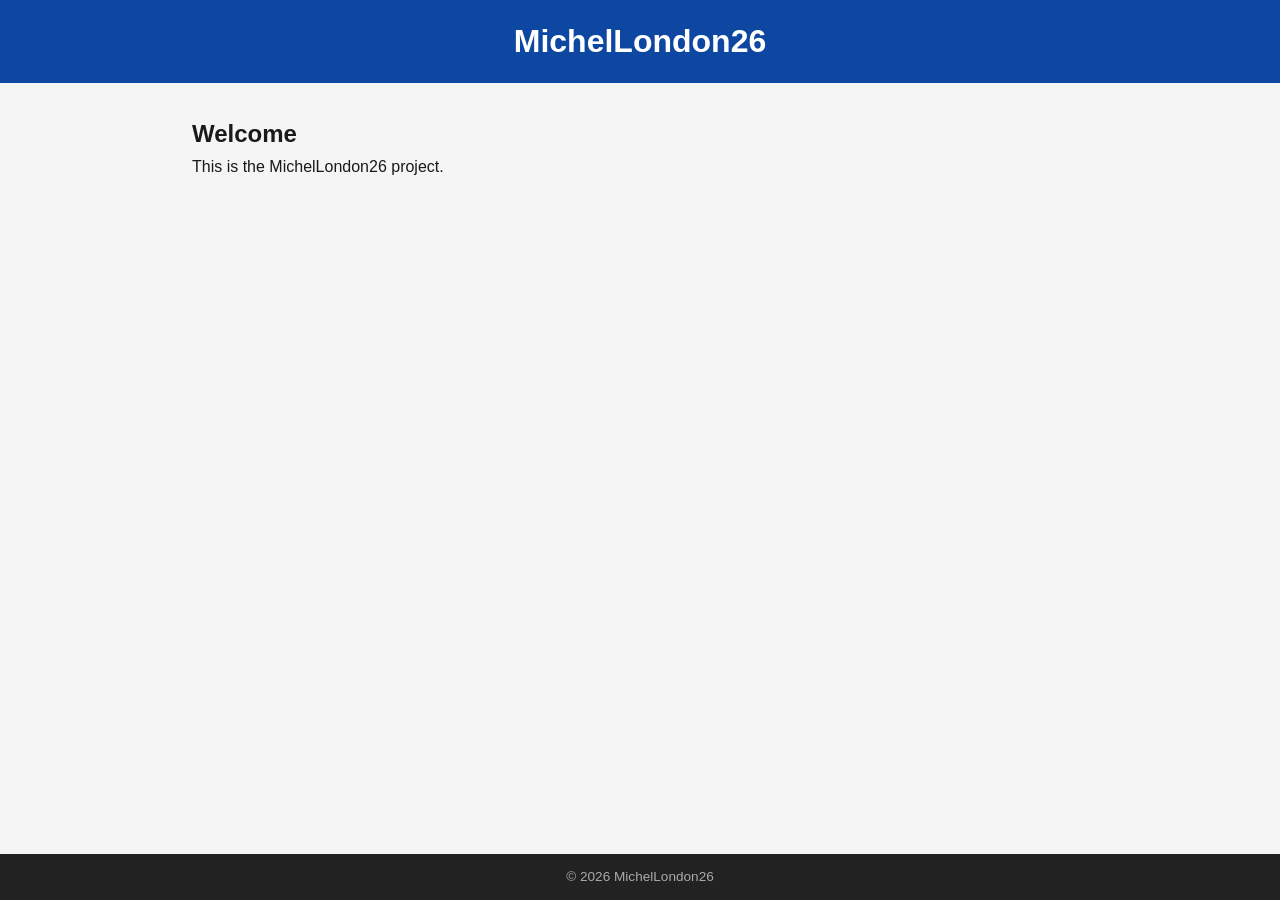
==== index.html @ a9e0bc9e "Initial commit: mobile-first website with JSON data Co-Authored-By: Claude Opus 4.6 <noreply@anthrop" ====
<!DOCTYPE html>
<html lang="en">
<head>
  <meta charset="UTF-8">
  <meta name="viewport" content="width=device-width, initial-scale=1.0">
  <title>MichelLondon26</title>
  <link rel="stylesheet" href="styles.css">
</head>
<body>
  <header>
    <h1>MichelLondon26</h1>
  </header>
  <main id="content">
    <p>Loading...</p>
  </main>
  <footer>
    <p>&copy; 2026 MichelLondon26</p>
  </footer>
  <script src="app.js"></script>
</body>
</html>
---- styles.css ----
*, *::before, *::after {
  box-sizing: border-box;
  margin: 0;
  padding: 0;
}

body {
  font-family: -apple-system, BlinkMacSystemFont, "Segoe UI", Roboto, sans-serif;
  line-height: 1.6;
  color: #1a1a1a;
  background: #f5f5f5;
  min-height: 100vh;
  display: flex;
  flex-direction: column;
}

header {
  background: #0d47a1;
  color: white;
  padding: 1rem;
  text-align: center;
}

header h1 {
  font-size: 1.5rem;
}

main {
  flex: 1;
  padding: 1rem;
  max-width: 600px;
  width: 100%;
  margin: 0 auto;
}

footer {
  background: #222;
  color: #aaa;
  text-align: center;
  padding: 0.75rem;
  font-size: 0.85rem;
}

@media (min-width: 768px) {
  header h1 {
    font-size: 2rem;
  }

  main {
    max-width: 960px;
    padding: 2rem;
  }
}
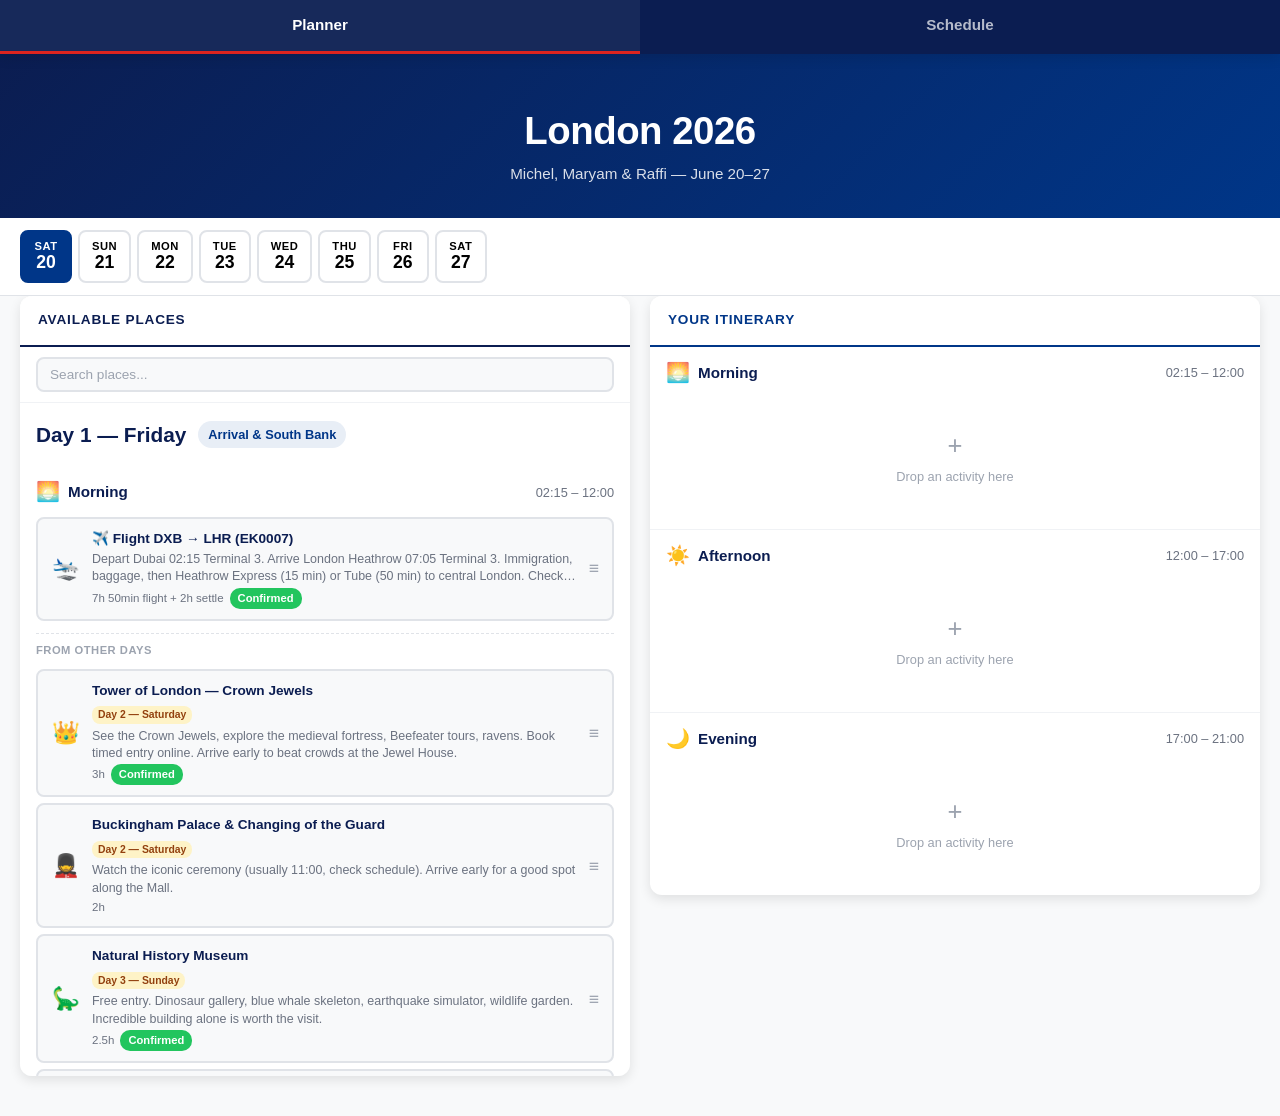
==== commit 4d448b9c: "feat: two-panel drag-and-drop planner with search and schedule view Redesign planner as a desktop-on" ====
--- a/index.html
+++ b/index.html
@@ -3,19 +3,36 @@
 <head>
   <meta charset="UTF-8">
   <meta name="viewport" content="width=device-width, initial-scale=1.0">
-  <title>MichelLondon26</title>
+  <title>London Trip Planner</title>
   <link rel="stylesheet" href="styles.css">
+  <script>if (window.innerWidth < 768) window.location.replace('schedule.html');</script>
 </head>
-<body>
-  <header>
-    <h1>MichelLondon26</h1>
+<body class="planner-page">
+  <nav class="navbar">
+    <a href="index.html" class="nav-link active">Planner</a>
+    <a href="schedule.html" class="nav-link">Schedule</a>
+  </nav>
+
+  <header class="hero">
+    <div class="hero-content">
+      <h1>London 2026</h1>
+      <p class="hero-sub">Michel, Maryam & Raffi &mdash; June 20–27</p>
+    </div>
   </header>
-  <main id="content">
-    <p>Loading...</p>
+
+  <div class="day-tabs" id="dayTabs"></div>
+
+  <main class="planner-layout">
+    <div class="panel panel-available" id="availablePanel">
+      <div class="panel-header">Available Places</div>
+      <div id="availableList"></div>
+    </div>
+    <div class="panel panel-itinerary" id="itineraryPanel">
+      <div class="panel-header">Your Itinerary</div>
+      <div id="itineraryList"></div>
+    </div>
   </main>
-  <footer>
-    <p>&copy; 2026 MichelLondon26</p>
-  </footer>
-  <script src="app.js"></script>
+
+  <script src="planner.js"></script>
 </body>
 </html>
--- a/styles.css
+++ b/styles.css
@@ -4,50 +4,798 @@
   padding: 0;
 }
 
+:root {
+  --navy: #0B1D51;
+  --red: #DC241F;
+  --blue: #003688;
+  --light-blue: #E8EEF6;
+  --white: #FFFFFF;
+  --gray-50: #F8F9FA;
+  --gray-100: #F0F2F5;
+  --gray-200: #E0E3E8;
+  --gray-400: #9CA3AF;
+  --gray-600: #6B7280;
+  --gray-800: #1F2937;
+  --green: #22C55E;
+  --shadow-sm: 0 1px 3px rgba(0,0,0,0.08);
+  --shadow-md: 0 4px 12px rgba(0,0,0,0.1);
+  --shadow-lg: 0 8px 24px rgba(0,0,0,0.12);
+  --radius: 12px;
+  --radius-sm: 8px;
+}
+
 body {
   font-family: -apple-system, BlinkMacSystemFont, "Segoe UI", Roboto, sans-serif;
-  line-height: 1.6;
-  color: #1a1a1a;
-  background: #f5f5f5;
+  line-height: 1.5;
+  color: var(--gray-800);
+  background: var(--gray-50);
   min-height: 100vh;
+}
+
+body:not(.planner-page) {
+  padding-bottom: 80px;
+}
+
+/* === Navbar === */
+.navbar {
+  position: sticky;
+  top: 0;
+  z-index: 100;
+  display: flex;
+  background: var(--navy);
+  padding: 0;
+  box-shadow: var(--shadow-md);
+}
+
+.nav-link {
+  flex: 1;
+  text-align: center;
+  padding: 14px 16px;
+  color: rgba(255,255,255,0.7);
+  text-decoration: none;
+  font-weight: 600;
+  font-size: 0.95rem;
+  transition: all 0.2s;
+  border-bottom: 3px solid transparent;
+}
+
+.nav-link.active {
+  color: var(--white);
+  border-bottom-color: var(--red);
+  background: rgba(255,255,255,0.05);
+}
+
+/* === Hero === */
+.hero {
+  background: linear-gradient(135deg, var(--navy) 0%, var(--blue) 100%);
+  color: var(--white);
+  padding: 2rem 1rem 1.5rem;
+  text-align: center;
+}
+
+.hero h1 {
+  font-size: 1.8rem;
+  font-weight: 800;
+  letter-spacing: -0.5px;
+}
+
+.hero-sub {
+  font-size: 0.95rem;
+  opacity: 0.85;
+  margin-top: 0.25rem;
+}
+
+.hero-schedule {
+  background: linear-gradient(135deg, #1a1a2e 0%, var(--navy) 100%);
+}
+
+/* === Day Tabs === */
+.day-tabs {
+  display: flex;
+  gap: 6px;
+  padding: 12px;
+  overflow-x: auto;
+  -webkit-overflow-scrolling: touch;
+  scrollbar-width: none;
+  background: var(--white);
+  border-bottom: 1px solid var(--gray-200);
+  position: sticky;
+  top: 47px;
+  z-index: 50;
+}
+
+.day-tabs::-webkit-scrollbar {
+  display: none;
+}
+
+.day-tab {
   display: flex;
   flex-direction: column;
-}
-
-header {
-  background: #0d47a1;
+  align-items: center;
+  min-width: 52px;
+  padding: 8px 12px;
+  border: 2px solid var(--gray-200);
+  border-radius: var(--radius-sm);
+  background: var(--white);
+  cursor: pointer;
+  transition: all 0.2s;
+  font-family: inherit;
+}
+
+.day-tab:hover {
+  border-color: var(--blue);
+}
+
+.day-tab.active {
+  background: var(--blue);
+  border-color: var(--blue);
+  color: var(--white);
+}
+
+.day-tab.has-selections {
+  border-color: var(--green);
+}
+
+.day-tab.active.has-selections {
+  background: var(--blue);
+  border-color: var(--blue);
+}
+
+.day-tab-weekday {
+  font-size: 0.7rem;
+  text-transform: uppercase;
+  font-weight: 600;
+  letter-spacing: 0.5px;
+}
+
+.day-tab-date {
+  font-size: 1.1rem;
+  font-weight: 700;
+}
+
+/* === Main === */
+main {
+  max-width: 700px;
+  margin: 0 auto;
+  width: 100%;
+}
+
+/* === Planner Two-Panel Layout === */
+.planner-page .day-tabs {
+  max-width: 1300px;
+  margin: 0 auto;
+  padding: 12px 20px;
+}
+
+.planner-page main.planner-layout {
+  max-width: 1300px;
+  display: flex;
+  gap: 20px;
+  padding: 0 20px 40px;
+  align-items: flex-start;
+}
+
+.panel {
+  flex: 1;
+  min-width: 0;
+  background: var(--white);
+  border-radius: var(--radius);
+  box-shadow: var(--shadow-md);
+  position: sticky;
+  top: 110px;
+  max-height: calc(100vh - 120px);
+  overflow-y: auto;
+  scrollbar-width: thin;
+}
+
+.panel-header {
+  position: sticky;
+  top: 0;
+  z-index: 10;
+  padding: 14px 18px;
+  font-size: 0.85rem;
+  font-weight: 800;
+  text-transform: uppercase;
+  letter-spacing: 0.8px;
+  border-bottom: 2px solid var(--gray-200);
+  background: var(--white);
+}
+
+.panel-available .panel-header {
+  color: var(--navy);
+  border-bottom-color: var(--navy);
+}
+
+.panel-itinerary .panel-header {
+  color: var(--blue);
+  border-bottom-color: var(--blue);
+}
+
+/* --- Search --- */
+.avail-search {
+  position: sticky;
+  top: 44px;
+  z-index: 9;
+  padding: 10px 16px;
+  background: var(--white);
+  border-bottom: 1px solid var(--gray-100);
+  display: flex;
+  align-items: center;
+  gap: 6px;
+}
+
+.avail-search-input {
+  flex: 1;
+  padding: 8px 12px;
+  border: 2px solid var(--gray-200);
+  border-radius: var(--radius-sm);
+  font-size: 0.85rem;
+  font-family: inherit;
+  outline: none;
+  transition: border-color 0.15s;
+  background: var(--gray-50);
+}
+
+.avail-search-input:focus {
+  border-color: var(--blue);
+  background: var(--white);
+}
+
+.avail-search-input::placeholder {
+  color: var(--gray-400);
+}
+
+.avail-search-clear {
+  width: 28px;
+  height: 28px;
+  border: none;
+  background: var(--gray-200);
+  color: var(--gray-600);
+  font-size: 1.1rem;
+  cursor: pointer;
+  border-radius: 50%;
+  display: flex;
+  align-items: center;
+  justify-content: center;
+  flex-shrink: 0;
+  font-family: inherit;
+  transition: all 0.15s;
+}
+
+.avail-search-clear:hover {
+  background: var(--gray-400);
+  color: var(--white);
+}
+
+/* --- Available panel cards --- */
+.avail-slot {
+  padding: 12px 16px;
+  border-bottom: 1px solid var(--gray-100);
+}
+
+.avail-slot:last-child {
+  border-bottom: none;
+}
+
+.avail-slot-header {
+  display: flex;
+  align-items: center;
+  gap: 8px;
+  margin-bottom: 10px;
+}
+
+.avail-cards {
+  display: flex;
+  flex-direction: column;
+  gap: 6px;
+}
+
+.avail-card {
+  display: flex;
+  align-items: center;
+  gap: 10px;
+  padding: 10px 12px;
+  background: var(--gray-50);
+  border: 2px solid var(--gray-200);
+  border-radius: var(--radius-sm);
+  cursor: grab;
+  transition: all 0.15s;
+  user-select: none;
+}
+
+.avail-card:hover {
+  border-color: var(--blue);
+  box-shadow: var(--shadow-sm);
+  background: var(--white);
+}
+
+.avail-card.dragging {
+  opacity: 0.4;
+  border-style: dashed;
+}
+
+.avail-card-icon {
+  font-size: 1.4rem;
+  flex-shrink: 0;
+  width: 32px;
+  text-align: center;
+}
+
+.avail-card-body {
+  flex: 1;
+  min-width: 0;
+}
+
+.avail-card-name {
+  font-size: 0.85rem;
+  font-weight: 700;
+  color: var(--navy);
+  white-space: nowrap;
+  overflow: hidden;
+  text-overflow: ellipsis;
+}
+
+.avail-card-desc {
+  font-size: 0.78rem;
+  color: var(--gray-600);
+  line-height: 1.4;
+  margin-top: 2px;
+  display: -webkit-box;
+  -webkit-line-clamp: 2;
+  -webkit-box-orient: vertical;
+  overflow: hidden;
+}
+
+.avail-card-meta {
+  display: flex;
+  align-items: center;
+  gap: 6px;
+  margin-top: 2px;
+}
+
+.avail-card-duration {
+  font-size: 0.72rem;
+  color: var(--gray-600);
+}
+
+.avail-card-grip {
+  font-size: 1.1rem;
+  color: var(--gray-400);
+  flex-shrink: 0;
+  cursor: grab;
+  letter-spacing: 1px;
+}
+
+.floating-divider {
+  font-size: 0.7rem;
+  font-weight: 600;
+  text-transform: uppercase;
+  letter-spacing: 0.5px;
+  color: var(--gray-400);
+  padding: 8px 0 4px;
+  border-top: 1px dashed var(--gray-200);
+  margin-top: 6px;
+}
+
+.avail-empty {
+  padding: 40px 20px;
+  text-align: center;
+  color: var(--gray-400);
+  font-size: 0.9rem;
+  font-weight: 500;
+}
+
+/* --- Itinerary panel --- */
+.itin-slot-section {
+  padding: 12px 16px;
+  border-bottom: 1px solid var(--gray-100);
+}
+
+.itin-slot-section:last-child {
+  border-bottom: none;
+}
+
+.itin-slot-header {
+  display: flex;
+  align-items: center;
+  gap: 8px;
+  margin-bottom: 10px;
+}
+
+.itin-drop-zone {
+  min-height: 60px;
+  border: 2px dashed transparent;
+  border-radius: var(--radius-sm);
+  padding: 4px;
+  transition: all 0.2s;
+}
+
+.itin-drop-zone.drag-over {
+  border-color: var(--blue);
+  background: rgba(0, 54, 136, 0.04);
+}
+
+.itin-empty-slot {
+  display: flex;
+  flex-direction: column;
+  align-items: center;
+  justify-content: center;
+  padding: 24px;
+  color: var(--gray-400);
+  gap: 4px;
+}
+
+.itin-empty-icon {
+  font-size: 1.6rem;
+  font-weight: 300;
+  width: 36px;
+  height: 36px;
+  border: 2px dashed var(--gray-300);
+  border-radius: 50%;
+  display: flex;
+  align-items: center;
+  justify-content: center;
+}
+
+.itin-empty-text {
+  font-size: 0.8rem;
+  font-weight: 500;
+}
+
+.itin-card {
+  display: flex;
+  align-items: center;
+  gap: 10px;
+  padding: 10px 12px;
+  background: var(--light-blue);
+  border: 2px solid var(--blue);
+  border-radius: var(--radius-sm);
+  cursor: grab;
+  transition: all 0.15s;
+  user-select: none;
+  margin-bottom: 0;
+}
+
+.itin-card:hover {
+  box-shadow: var(--shadow-md);
+}
+
+.itin-card.dragging {
+  opacity: 0.4;
+  border-style: dashed;
+}
+
+.itin-card-time {
+  display: flex;
+  flex-direction: column;
+  align-items: center;
+  flex-shrink: 0;
+  min-width: 46px;
+}
+
+.itin-time-start {
+  font-size: 0.82rem;
+  font-weight: 800;
+  color: var(--blue);
+}
+
+.itin-time-end {
+  font-size: 0.65rem;
+  color: var(--gray-400);
+}
+
+.itin-card-icon {
+  font-size: 1.4rem;
+  flex-shrink: 0;
+}
+
+.itin-card-body {
+  flex: 1;
+  min-width: 0;
+}
+
+.itin-card-name {
+  font-size: 0.85rem;
+  font-weight: 700;
+  color: var(--navy);
+  white-space: nowrap;
+  overflow: hidden;
+  text-overflow: ellipsis;
+}
+
+.itin-card-duration {
+  font-size: 0.72rem;
+  color: var(--gray-600);
+  margin-top: 1px;
+}
+
+.itin-card-remove {
+  flex-shrink: 0;
+  width: 26px;
+  height: 26px;
+  border: none;
+  background: transparent;
+  color: var(--gray-400);
+  font-size: 1.2rem;
+  cursor: pointer;
+  border-radius: 50%;
+  display: flex;
+  align-items: center;
+  justify-content: center;
+  transition: all 0.15s;
+  font-family: inherit;
+}
+
+.itin-card-remove:hover {
+  background: var(--red);
+  color: var(--white);
+}
+
+.itin-transport {
+  display: flex;
+  align-items: center;
+  gap: 8px;
+  padding: 6px 0 6px 20px;
+}
+
+.itin-transport-line {
+  width: 2px;
+  height: 16px;
+  background: var(--gray-300);
+  flex-shrink: 0;
+  margin-left: 22px;
+}
+
+.itin-transport-info {
+  font-size: 0.72rem;
+  color: var(--gray-600);
+  font-weight: 500;
+}
+
+/* Hide planner on mobile */
+@media (max-width: 767px) {
+  .planner-page .planner-layout {
+    display: none;
+  }
+}
+
+/* === Day Header === */
+.day-header {
+  padding: 1rem;
+  display: flex;
+  align-items: center;
+  gap: 12px;
+  flex-wrap: wrap;
+}
+
+.day-header h2 {
+  font-size: 1.3rem;
+  font-weight: 700;
+  color: var(--navy);
+}
+
+.day-theme {
+  font-size: 0.8rem;
+  background: var(--light-blue);
+  color: var(--blue);
+  padding: 4px 10px;
+  border-radius: 20px;
+  font-weight: 600;
+}
+
+/* === Shared UI elements === */
+.slot-icon {
+  font-size: 1.2rem;
+}
+
+.slot-label {
+  font-weight: 700;
+  font-size: 0.95rem;
+  color: var(--navy);
+}
+
+.slot-time {
+  font-size: 0.8rem;
+  color: var(--gray-600);
+  margin-left: auto;
+}
+
+.badge-confirmed {
+  font-size: 0.7rem;
+  background: var(--green);
   color: white;
-  padding: 1rem;
-  text-align: center;
-}
-
-header h1 {
-  font-size: 1.5rem;
-}
-
-main {
-  flex: 1;
-  padding: 1rem;
-  max-width: 600px;
-  width: 100%;
-  margin: 0 auto;
-}
-
-footer {
-  background: #222;
-  color: #aaa;
-  text-align: center;
-  padding: 0.75rem;
+  padding: 2px 8px;
+  border-radius: 10px;
+  font-weight: 600;
+}
+
+.from-day-badge {
+  display: inline-block;
+  font-size: 0.65rem;
+  background: #FEF3C7;
+  color: #92400E;
+  padding: 1px 6px;
+  border-radius: 8px;
+  font-weight: 600;
+  margin-bottom: 2px;
+}
+
+/* === Timeline (Schedule Page) === */
+.timeline-line {
+  position: relative;
+  padding: 0 1rem 2rem 2.5rem;
+}
+
+.timeline-line::before {
+  content: '';
+  position: absolute;
+  left: 2rem;
+  top: 0;
+  bottom: 0;
+  width: 3px;
+  background: var(--gray-200);
+  border-radius: 2px;
+}
+
+.timeline-item {
+  position: relative;
+  margin-bottom: 0;
+}
+
+.timeline-marker {
+  position: absolute;
+  left: -1.5rem;
+  top: 20px;
+  width: 14px;
+  height: 14px;
+  background: var(--blue);
+  border: 3px solid var(--white);
+  border-radius: 50%;
+  box-shadow: var(--shadow-sm);
+  z-index: 2;
+  transform: translateX(-50%);
+}
+
+.empty-marker {
+  background: var(--gray-400);
+}
+
+.timeline-card {
+  background: var(--white);
+  border-radius: var(--radius);
+  padding: 16px;
+  margin-bottom: 8px;
+  box-shadow: var(--shadow-sm);
+  border-left: 4px solid var(--blue);
+}
+
+.empty-card {
+  border-left-color: var(--gray-400);
+  background: var(--gray-100);
+}
+
+.timeline-time {
+  font-size: 0.75rem;
+  font-weight: 600;
+  color: var(--blue);
+  text-transform: uppercase;
+  letter-spacing: 0.5px;
+}
+
+.timeline-slot-label {
+  font-size: 0.8rem;
+  color: var(--gray-600);
+  margin-bottom: 6px;
+}
+
+.timeline-card h3 {
+  font-size: 1.05rem;
+  font-weight: 700;
+  color: var(--navy);
+  margin-bottom: 4px;
+}
+
+.timeline-card p {
   font-size: 0.85rem;
-}
-
+  color: var(--gray-600);
+  line-height: 1.4;
+}
+
+.timeline-details {
+  display: flex;
+  flex-wrap: wrap;
+  gap: 6px;
+  margin-top: 10px;
+}
+
+.detail-chip {
+  font-size: 0.75rem;
+  background: var(--light-blue);
+  color: var(--blue);
+  padding: 4px 10px;
+  border-radius: 20px;
+  font-weight: 500;
+}
+
+.empty-message {
+  color: var(--gray-400);
+  font-style: italic;
+}
+
+.empty-message a {
+  color: var(--blue);
+  font-weight: 600;
+}
+
+/* === Transport === */
+.timeline-transport {
+  position: relative;
+  padding: 6px 0 6px 0;
+  margin-bottom: 0;
+}
+
+.transport-line {
+  position: absolute;
+  left: -1.5rem;
+  top: 0;
+  bottom: 0;
+  width: 3px;
+  transform: translateX(-50%);
+}
+
+.transport-info {
+  background: var(--gray-100);
+  border-radius: var(--radius-sm);
+  padding: 10px 14px;
+  display: flex;
+  align-items: center;
+  gap: 10px;
+  flex-wrap: wrap;
+  font-size: 0.8rem;
+  margin-left: 4px;
+}
+
+.transport-mode {
+  font-weight: 700;
+  color: var(--navy);
+}
+
+.transport-detail {
+  color: var(--gray-600);
+}
+
+.transport-duration {
+  color: var(--blue);
+  font-weight: 600;
+}
+
+.transport-link {
+  color: var(--red);
+  font-weight: 600;
+  text-decoration: none;
+  margin-left: auto;
+}
+
+.transport-link:hover {
+  text-decoration: underline;
+}
+
+/* === Responsive === */
 @media (min-width: 768px) {
-  header h1 {
-    font-size: 2rem;
+  .hero h1 {
+    font-size: 2.4rem;
   }
 
+  .hero {
+    padding: 3rem 2rem 2rem;
+  }
+
   main {
-    max-width: 960px;
-    padding: 2rem;
+    max-width: 800px;
+    padding: 0 1rem;
   }
-}
+
+  .timeline-card {
+    padding: 20px;
+  }
+}
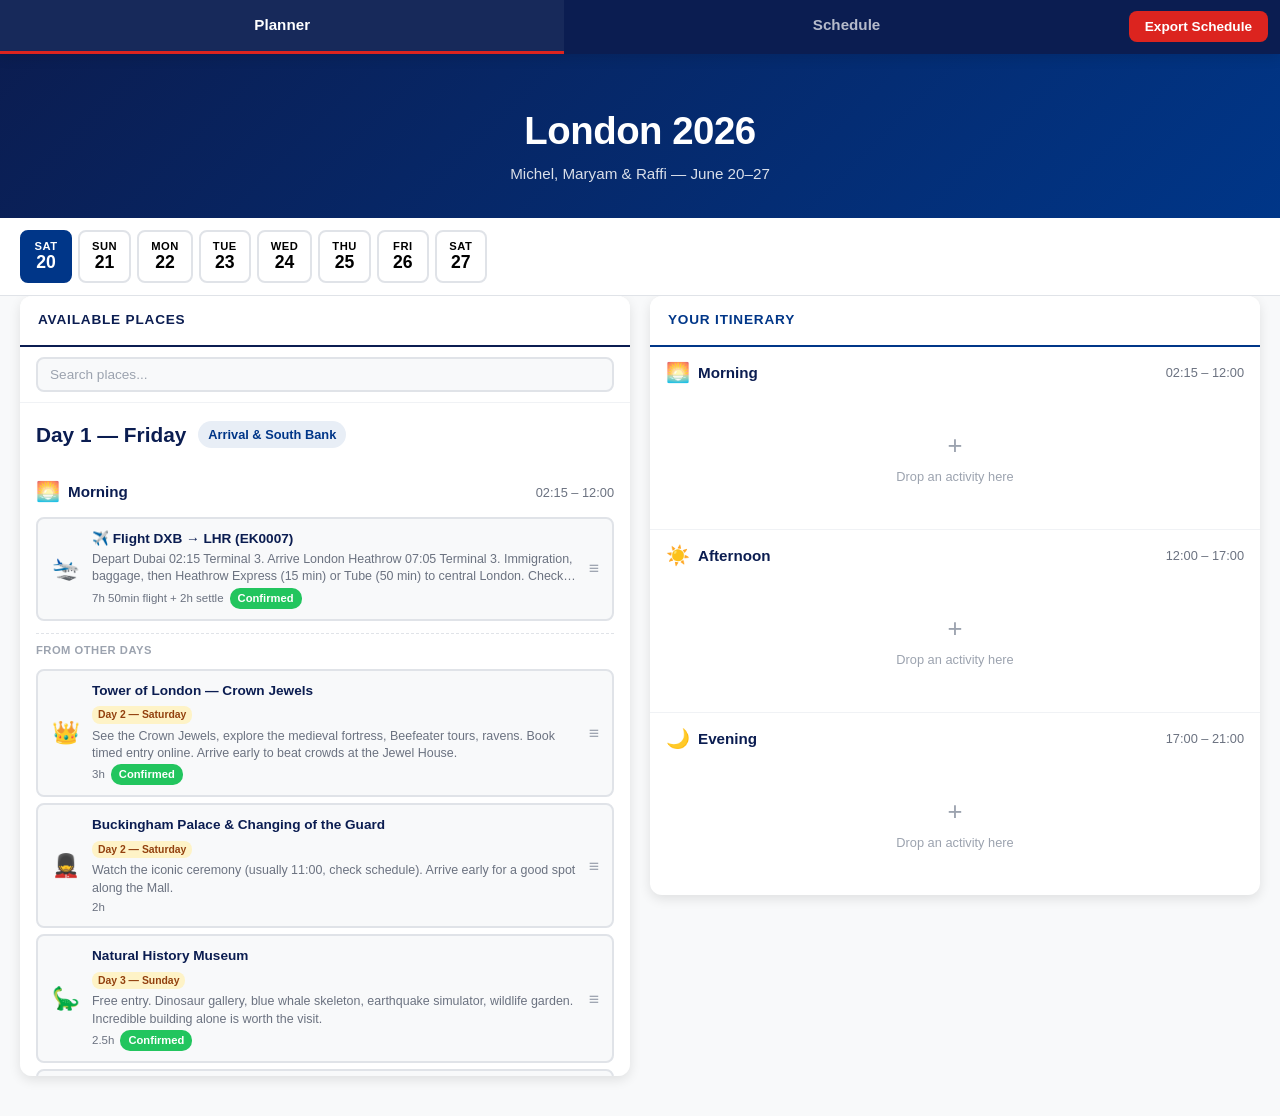
==== commit dec5f9aa: "feat: add schedule.json export and load from committed schedule data Schedule page now loads selecti" ====
--- a/index.html
+++ b/index.html
@@ -11,6 +11,7 @@
   <nav class="navbar">
     <a href="index.html" class="nav-link active">Planner</a>
     <a href="schedule.html" class="nav-link">Schedule</a>
+    <button class="nav-export" onclick="exportSchedule()">Export Schedule</button>
   </nav>
 
   <header class="hero">
--- a/styles.css
+++ b/styles.css
@@ -65,6 +65,19 @@
   background: rgba(255,255,255,0.05);
 }
 
+.nav-export {
+  padding: 8px 16px;
+  margin: auto 12px auto 0;
+  background: var(--red);
+  color: var(--white);
+  border: none;
+  border-radius: var(--radius-sm);
+  font-weight: 600;
+  font-size: 0.85rem;
+  cursor: pointer;
+  white-space: nowrap;
+}
+
 /* === Hero === */
 .hero {
   background: linear-gradient(135deg, var(--navy) 0%, var(--blue) 100%);
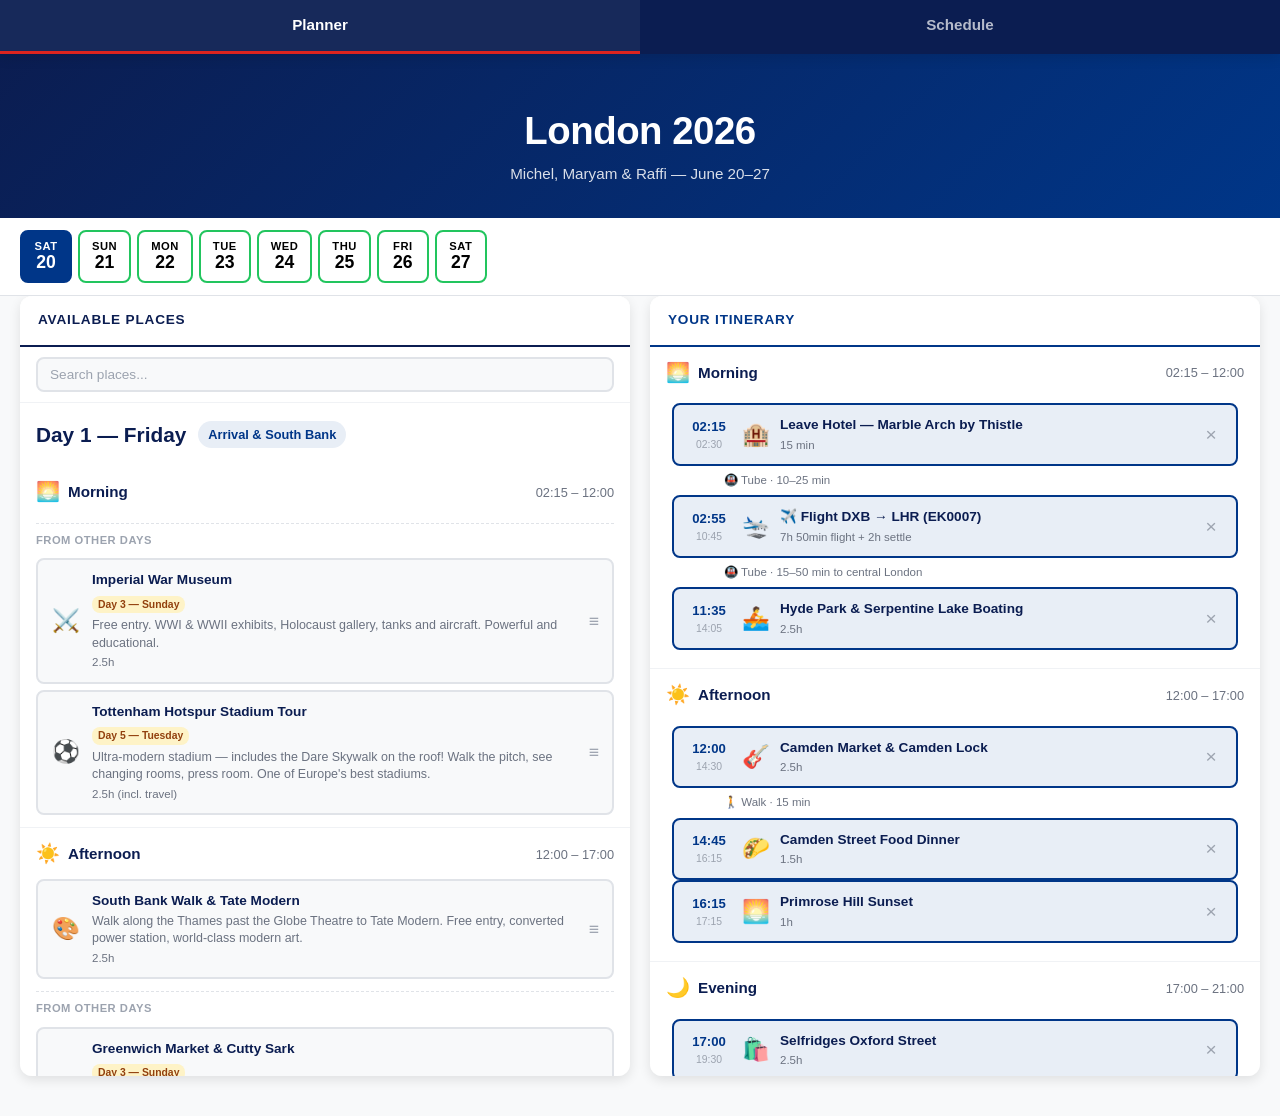
==== commit ddd905d9: "feat: add Marble Arch by Thistle hotel to all days start and end Also removes the export schedule bu" ====
--- a/index.html
+++ b/index.html
@@ -11,7 +11,6 @@
   <nav class="navbar">
     <a href="index.html" class="nav-link active">Planner</a>
     <a href="schedule.html" class="nav-link">Schedule</a>
-    <button class="nav-export" onclick="exportSchedule()">Export Schedule</button>
   </nav>
 
   <header class="hero">
--- a/styles.css
+++ b/styles.css
@@ -65,19 +65,6 @@
   background: rgba(255,255,255,0.05);
 }
 
-.nav-export {
-  padding: 8px 16px;
-  margin: auto 12px auto 0;
-  background: var(--red);
-  color: var(--white);
-  border: none;
-  border-radius: var(--radius-sm);
-  font-weight: 600;
-  font-size: 0.85rem;
-  cursor: pointer;
-  white-space: nowrap;
-}
-
 /* === Hero === */
 .hero {
   background: linear-gradient(135deg, var(--navy) 0%, var(--blue) 100%);
